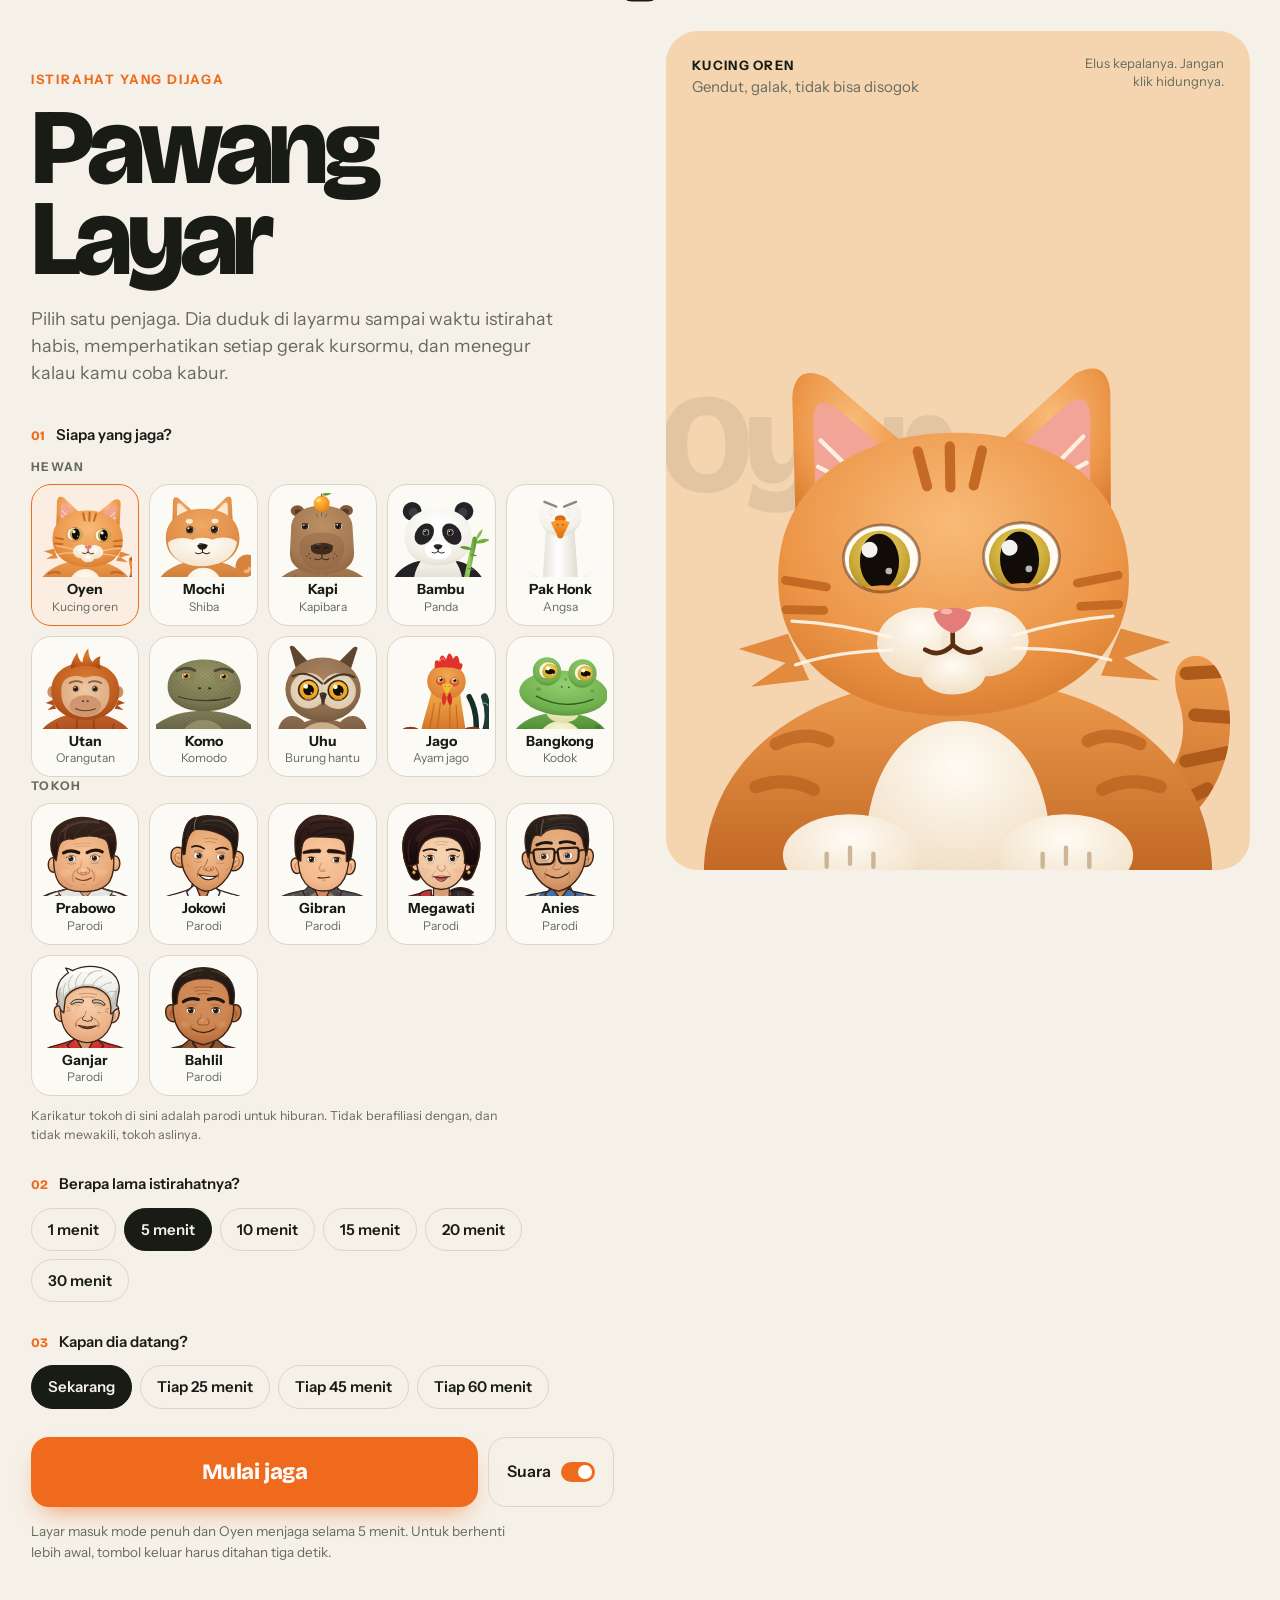
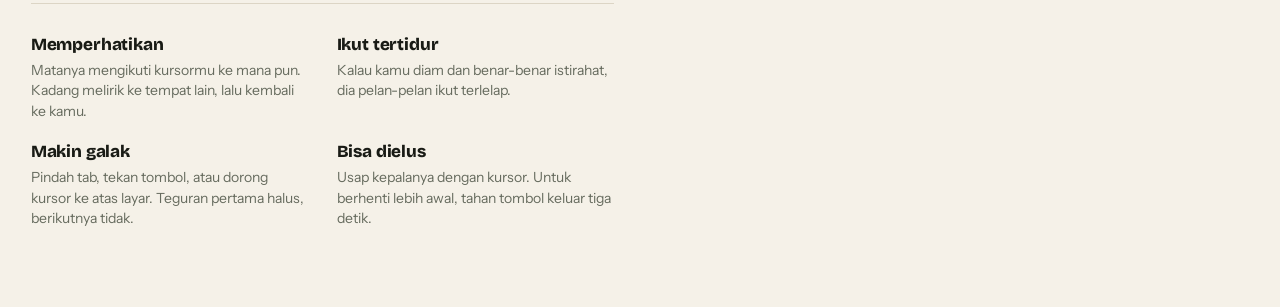
==== index.html @ 99c09a2e "Pawang Layar: penjaga istirahat dengan karakter animasi Halaman web tanpa build step. Satu penjaga d" ====
<!doctype html>
<html lang="id">
<head>
<meta charset="utf-8">
<meta name="viewport" content="width=device-width, initial-scale=1, viewport-fit=cover">
<title>Pawang Layar</title>
<meta name="description" content="Hewan (dan tokoh) yang duduk di layarmu selama waktu istirahat, memperhatikan kursormu, dan menegur kalau kamu coba kabur.">
<link rel="icon" href="assets/favicon.svg" type="image/svg+xml">
<link rel="preconnect" href="https://fonts.googleapis.com">
<link rel="preconnect" href="https://fonts.gstatic.com" crossorigin>
<link href="https://fonts.googleapis.com/css2?family=Bricolage+Grotesque:opsz,wght@12..96,500;12..96,700;12..96,800&family=Instrument+Sans:wght@400;500;600;700&display=swap" rel="stylesheet">
<link rel="stylesheet" href="css/style.css">

<!-- inti -->
<script src="js/core/util.js" defer></script>
<script src="js/core/audio.js" defer></script>
<script src="assets/suara/daftar.js" defer></script>
<script src="js/core/rig.js" defer></script>
<script src="js/core/stage.js" defer></script>
<!-- karakter: urutan di sini = urutan di layar -->
<script src="js/characters/oyen.js" defer></script>
<script src="js/characters/mochi.js" defer></script>
<script src="js/characters/kapi.js" defer></script>
<script src="js/characters/bambu.js" defer></script>
<script src="js/characters/honk.js" defer></script>
<script src="js/characters/utan.js" defer></script>
<script src="js/characters/komo.js" defer></script>
<script src="js/characters/uhu.js" defer></script>
<script src="js/characters/jago.js" defer></script>
<script src="js/characters/bangkong.js" defer></script>
<script src="js/characters/prabowo.js" defer></script>
<script src="js/characters/jokowi.js" defer></script>
<script src="js/characters/gibran.js" defer></script>
<script src="js/characters/megawati.js" defer></script>
<script src="js/characters/anies.js" defer></script>
<script src="js/characters/ganjar.js" defer></script>
<script src="js/characters/bahlil.js" defer></script>
<!-- aplikasi -->
<script src="js/app.js" defer></script>
</head>
<body>

<main class="app">
  <section class="intro">
    <p class="eyebrow">Istirahat yang dijaga</p>
    <h1>Pawang<br>Layar</h1>
    <p class="sub">Pilih satu penjaga. Dia duduk di layarmu sampai waktu istirahat habis, memperhatikan setiap gerak kursormu, dan menegur kalau kamu coba kabur.</p>
  </section>

  <aside class="panel" id="panel" aria-label="Pratinjau penjaga">
    <p class="wm" id="wm" aria-hidden="true"></p>
    <div class="panel-meta">
      <div><p class="species" id="pSpecies"></p><p class="ptag" id="pTag"></p></div>
      <p class="hint">Elus kepalanya. Jangan klik hidungnya.</p>
    </div>
    <div class="panel-stage"><div class="slot" id="hSlot"></div></div>
    <div class="bubble" id="hBubble" aria-live="polite"></div>
    <div class="fx-layer" id="hFx"></div>
  </aside>

  <section class="form">
    <div class="group">
      <p class="label"><span>01</span>Siapa yang jaga?</p>
      <p class="pick-sub">Hewan</p>
      <div class="pets" id="pets"></div>
      <div class="tokoh-wrap">
        <p class="pick-sub">Tokoh</p>
        <div class="pets" id="people"></div>
        <p class="parody">Karikatur tokoh di sini adalah parodi untuk hiburan. Tidak berafiliasi dengan, dan tidak mewakili, tokoh aslinya.</p>
      </div>
    </div>
    <div class="group">
      <p class="label"><span>02</span>Berapa lama istirahatnya?</p>
      <div class="chips" id="dur"></div>
    </div>
    <div class="group">
      <p class="label"><span>03</span>Kapan dia datang?</p>
      <div class="chips" id="when"></div>
    </div>
    <div class="actions">
      <button class="go" id="go" type="button">Mulai jaga</button>
      <button class="toggle" id="sound" type="button" aria-pressed="true">Suara <i></i></button>
    </div>
    <p class="note" id="goNote"></p>

    <div class="does">
      <div><b>Memperhatikan</b><p>Matanya mengikuti kursormu ke mana pun. Kadang melirik ke tempat lain, lalu kembali ke kamu.</p></div>
      <div><b>Ikut tertidur</b><p>Kalau kamu diam dan benar-benar istirahat, dia pelan-pelan ikut terlelap.</p></div>
      <div><b>Makin galak</b><p>Pindah tab, tekan tombol, atau dorong kursor ke atas layar. Teguran pertama halus, berikutnya tidak.</p></div>
      <div><b>Bisa dielus</b><p>Usap kepalanya dengan kursor. Untuk berhenti lebih awal, tahan tombol keluar tiga detik.</p></div>
    </div>
  </section>
</main>

<div class="waitbar" id="waitbar" hidden>
  <span class="wb-text"><span id="wbPet">Oyen</span> datang dalam</span>
  <b id="wbClock">25:00</b>
  <button type="button" class="primary" id="wbNow">Sekarang</button>
  <button type="button" id="wbCancel">Batal</button>
</div>
<div class="toast" id="toast" role="status"></div>

<section class="guard" id="guard" aria-label="Mode jaga">
  <div class="g-world" id="gWorld">
    <div class="g-bar"><i id="gProg"></i></div>
    <header class="g-head">
      <p class="g-tip" id="gTip"></p>
      <p class="num" id="clock">05:00</p>
      <p class="g-who" id="who"></p>
    </header>
    <div class="g-stage"><div class="slot" id="gSlot"></div></div>
    <div class="bubble" id="gBubble" aria-live="polite"></div>
    <div class="fx-layer" id="gFx"></div>
  </div>
  <div class="g-foot">
    <button class="exit" id="exit" type="button"><span class="fill" id="fill"></span><span id="exitLabel">Tahan untuk berhenti</span></button>
    <div class="g-right">
      <span class="g-count" id="gCount"></span>
      <button class="icon-btn" id="gFs" type="button" hidden>Layar penuh</button>
      <button class="icon-btn" id="gSound" type="button" aria-pressed="true">Suara nyala</button>
    </div>
  </div>
</section>

</body>
</html>
---- css/style.css ----
:root {
  --paper: #F5F1E8; --ink: #191B15; --muted: #666B5E; --line: #DCD5C5; --card: #FCFAF4;
  --go: #F06A1E; --plum: #6B3F6E; --accent: #F3C48E; --panel-mix: 62%;
  color-scheme: light;
}
@media (prefers-color-scheme: dark) {
  :root:not([data-theme="light"]) {
    --paper: #13150F; --ink: #EEEBE1; --muted: #A0A395; --line: #2D3027; --card: #1B1E17; --panel-mix: 16%;
    color-scheme: dark;
  }
}
:root[data-theme="dark"] {
  --paper: #13150F; --ink: #EEEBE1; --muted: #A0A395; --line: #2D3027; --card: #1B1E17; --panel-mix: 16%;
  color-scheme: dark;
}
*, *::before, *::after { box-sizing: border-box }
html { -webkit-text-size-adjust: 100% }
body {
  margin: 0; background: var(--paper); color: var(--ink);
  font-family: "Instrument Sans", ui-sans-serif, system-ui, sans-serif;
  font-size: 16px; line-height: 1.55; -webkit-font-smoothing: antialiased; overflow-x: hidden;
}
body.guarding { overflow: hidden }
h1, .num { font-family: "Bricolage Grotesque", "Instrument Sans", sans-serif }
button { font: inherit; color: inherit }
:focus-visible { outline: 3px solid var(--plum); outline-offset: 2px }

/* ---------- halaman pengaturan ---------- */
.app {
  max-width: 1380px; margin: 0 auto; padding: clamp(16px, 2.4vw, 32px);
  display: grid; grid-template-columns: minmax(0, 1fr) minmax(0, 1fr);
  grid-template-areas: "intro panel" "form panel"; grid-template-rows: auto 1fr;
  column-gap: clamp(24px, 4vw, 64px);
}
.intro { grid-area: intro; padding-top: clamp(8px, 3vw, 40px) }
.form { grid-area: form; padding-bottom: 48px }
.eyebrow { margin: 0 0 14px; color: var(--go); font-weight: 700; font-size: 13px; letter-spacing: .14em; text-transform: uppercase }
h1 { font-weight: 800; font-size: clamp(56px, 8.4vw, 128px); line-height: .84; letter-spacing: -.05em; margin: 0 0 22px }
.sub { color: var(--muted); max-width: 44ch; margin: 0 0 36px; font-size: clamp(16px, 1.4vw, 19px); line-height: 1.5 }
.group { margin-bottom: 28px }
.label { display: flex; gap: 10px; align-items: baseline; margin: 0 0 12px; font-weight: 600; font-size: 15px }
.label span { font-family: "Bricolage Grotesque", sans-serif; font-weight: 800; color: var(--go); font-size: 13px; letter-spacing: .04em }
.pick-sub { margin: 0 0 8px; font-size: 12px; font-weight: 700; letter-spacing: .12em; text-transform: uppercase; color: var(--muted) }
.pets + .pick-sub { margin-top: 18px }
.pets { display: grid; grid-template-columns: repeat(5, minmax(0, 1fr)); gap: 10px }
@media (max-width: 560px) { .pets { grid-template-columns: repeat(4, minmax(0, 1fr)); gap: 8px } }
.pet {
  background: var(--card); border: 1.5px solid var(--line); border-radius: 20px;
  padding: 8px 6px 10px; cursor: pointer; text-align: center;
  display: grid; gap: 2px; justify-items: center; min-width: 0;
  transition: border-color .15s, background .15s, transform .15s;
}
.pet:hover { transform: translateY(-2px) }
.pet-art { width: 100%; height: 84px; overflow: hidden }
.pet-art svg { width: 100%; height: 100%; display: block }
.pet b { font-weight: 700; font-size: 14px; line-height: 1.2; margin-top: 2px; max-width: 100%; overflow: hidden; text-overflow: ellipsis; white-space: nowrap }
.pet small { color: var(--muted); font-size: 12px; line-height: 1.2 }
.pet[aria-pressed="true"] { border-color: var(--go); background: color-mix(in srgb, var(--go) 9%, var(--card)) }
@media (max-width: 560px) { .pet-art { height: 68px } .pet b { font-size: 13px } .pet small { font-size: 11px } }
.parody { margin: 10px 0 0; font-size: 12.5px; color: var(--muted); max-width: 60ch }
.chips { display: flex; flex-wrap: wrap; gap: 8px }
.chip { font-weight: 600; cursor: pointer; background: transparent; border: 1.5px solid var(--line); border-radius: 999px; padding: 9px 16px; font-size: 15px }
.chip[aria-pressed="true"] { background: var(--ink); color: var(--paper); border-color: var(--ink) }
.actions { display: flex; gap: 10px; align-items: stretch; margin-top: 8px }
.go {
  flex: 1; font-family: "Bricolage Grotesque", sans-serif; font-weight: 800; font-size: 22px; letter-spacing: -.02em;
  cursor: pointer; background: var(--go); color: #fff; border: none; border-radius: 18px; padding: 18px 28px;
  box-shadow: 0 12px 26px -12px color-mix(in srgb, var(--go) 80%, transparent); transition: transform .12s;
}
.go:active { transform: scale(.98) }
.toggle { cursor: pointer; background: transparent; border: 1.5px solid var(--line); border-radius: 18px; padding: 0 18px; font-weight: 600; display: flex; align-items: center; gap: 10px; white-space: nowrap }
.toggle i { width: 34px; height: 20px; border-radius: 99px; background: var(--line); position: relative; transition: background .15s; flex: none }
.toggle i::after { content: ""; position: absolute; top: 3px; left: 3px; width: 14px; height: 14px; border-radius: 50%; background: #fff; transition: transform .15s }
.toggle[aria-pressed="true"] i { background: var(--go) }
.toggle[aria-pressed="true"] i::after { transform: translateX(14px) }
.note { color: var(--muted); font-size: 13.5px; margin: 14px 0 0; max-width: 54ch }
.does { display: grid; grid-template-columns: repeat(2, minmax(0, 1fr)); gap: 18px 28px; margin-top: 40px; padding-top: 28px; border-top: 1.5px solid var(--line) }
.does b { display: block; font-family: "Bricolage Grotesque", sans-serif; font-weight: 800; font-size: 17px; letter-spacing: -.01em }
.does p { margin: 2px 0 0; color: var(--muted); font-size: 14px; line-height: 1.45 }
@media (max-width: 460px) { .does { grid-template-columns: 1fr } }

/* ---------- panel pratinjau ---------- */
.panel {
  grid-area: panel; position: sticky; top: clamp(16px, 2.4vw, 32px); align-self: start;
  height: calc(100svh - 2 * clamp(16px, 2.4vw, 32px)); min-height: 540px; max-height: 920px;
  border-radius: 32px; overflow: hidden; isolation: isolate; container-type: size;
  background: color-mix(in srgb, var(--accent) var(--panel-mix), var(--paper)); transition: background .5s;
}
.wm {
  position: absolute; left: -.04em; bottom: 44%; margin: 0; z-index: 0; pointer-events: none; white-space: nowrap;
  font-family: "Bricolage Grotesque", sans-serif; font-weight: 800; font-size: clamp(100px, 24cqw, 250px);
  line-height: .8; letter-spacing: -.06em; color: color-mix(in srgb, var(--ink) 8%, transparent);
}
.panel-meta { position: absolute; top: 24px; left: 26px; right: 26px; z-index: 2; display: flex; justify-content: space-between; gap: 16px; align-items: flex-start }
.species { margin: 0; font-weight: 700; font-size: 13px; letter-spacing: .1em; text-transform: uppercase }
.ptag { margin: 2px 0 0; color: var(--muted); font-size: 15px; max-width: 26ch; line-height: 1.35 }
.hint { margin: 0; font-size: 13px; color: var(--muted); text-align: right; max-width: 17ch; line-height: 1.35 }
@media (max-width: 420px) { .hint { display: none } }
.panel-stage { position: absolute; left: 50%; bottom: 0; translate: -50% 0; width: 90%; width: min(100cqw, 80cqh); aspect-ratio: 1; z-index: 1 }
.slot, .slot svg { width: 100%; height: 100%; display: block }
.pet-svg { cursor: pointer; -webkit-tap-highlight-color: transparent }
.fx-layer { position: absolute; inset: 0; pointer-events: none; z-index: 6; overflow: hidden }

@media (max-width: 900px) {
  .app { grid-template-columns: 1fr; grid-template-areas: "intro" "panel" "form"; grid-template-rows: auto }
  .panel { position: relative; top: 0; height: 440px; min-height: 0; margin: 0 0 32px }
  .intro { padding-top: 8px }
}

/* ---------- gelembung bicara ---------- */
.bubble {
  position: absolute; left: 0; top: 0; z-index: 5; width: max-content; max-width: min(72vw, 300px);
  padding: 10px 16px; border-radius: 18px 18px 18px 5px; background: #FFFDF6; color: #1B1D17;
  font-weight: 600; font-size: 16px; line-height: 1.3; box-shadow: 0 10px 28px -8px rgba(0, 0, 0, .28);
  opacity: 0; pointer-events: none; transition: opacity .18s; transform-origin: 0 100%;
}
.bubble.show { opacity: 1; animation: pop .3s cubic-bezier(.3, 1.6, .5, 1) }
@keyframes pop { from { scale: .6 } to { scale: 1 } }

/* ---------- partikel ---------- */
.fx { position: absolute; pointer-events: none; translate: -50% -50%; will-change: transform, opacity; line-height: 1 }
.fx svg { width: 100%; height: 100%; display: block }
.fx-heart { width: 30px; height: 30px; animation: floatUp 1.6s ease-out both }
.fx-spark { width: 24px; height: 24px; animation: floatUp 1.9s ease-out both }
@keyframes floatUp {
  0% { opacity: 0; transform: translate(0, 0) scale(.3) }
  15% { opacity: 1; transform: translate(calc(var(--dx) * .2), -16px) scale(1.05) }
  100% { opacity: 0; transform: translate(var(--dx), -150px) rotate(var(--r)) scale(.75) }
}
.fx-z { font: 800 30px "Bricolage Grotesque", sans-serif; color: #CFE1FF; animation: zUp 2.6s ease-out both }
@keyframes zUp { 0% { opacity: 0; transform: translate(0, 0) scale(.5) } 20% { opacity: 1 } 100% { opacity: 0; transform: translate(70px, -130px) scale(1.5) rotate(14deg) } }
.fx-anger { width: 48px; height: 48px; animation: throb 1.3s ease-out both }
.fx-bang { font: 800 46px "Bricolage Grotesque", sans-serif; color: #FFC93D; text-shadow: 0 2px 0 rgba(0, 0, 0, .25); animation: throb 1s ease-out both }
@keyframes throb { 0% { opacity: 0; transform: scale(.3) } 18% { opacity: 1; transform: scale(1.2) } 32% { transform: scale(.92) } 48% { transform: scale(1.08) } 80% { opacity: 1; transform: scale(1) } 100% { opacity: 0; transform: scale(1) } }
.fx-dust { width: 18px; height: 18px; border-radius: 50%; background: rgba(255, 236, 214, .6); animation: dust .75s ease-out both }
@keyframes dust { 0% { opacity: .95; transform: translate(0, 0) scale(.5) } 100% { opacity: 0; transform: translate(calc(var(--dx) * 1.6), -30px) scale(2) } }

/* ---------- mode jaga ---------- */
.guard {
  position: fixed; inset: 0; z-index: 50; display: none; overflow: hidden; color: #F1F4EA;
  background:
    radial-gradient(70% 60% at 50% 100%, var(--glow, rgba(240, 150, 70, .32)), transparent 72%),
    radial-gradient(90% 50% at 50% -10%, rgba(255, 255, 255, .05), transparent 70%),
    #0E110B;
  user-select: none; -webkit-user-select: none; touch-action: none;
}
.guard.on { display: block }
.g-world { position: absolute; inset: 0 }
.g-world.shake { animation: shake .5s cubic-bezier(.36, .07, .19, .97) }
@keyframes shake { 10%, 90% { transform: translate(-2px, 1px) } 20%, 80% { transform: translate(5px, -2px) } 30%, 50%, 70% { transform: translate(-10px, 4px) } 40%, 60% { transform: translate(10px, -3px) } }
.g-bar { position: absolute; top: 0; left: 0; right: 0; height: 4px; background: rgba(255, 255, 255, .06); z-index: 3 }
.g-bar i { display: block; height: 100%; background: var(--go); transform-origin: 0 50%; transform: scaleX(0); transition: transform .25s linear }
.g-head { position: absolute; top: max(4vh, 24px); left: 16px; right: 16px; text-align: center; z-index: 2; pointer-events: none }
.g-tip { margin: 0 auto 6px; color: #B9C4AE; font-size: 15px; min-height: 1.5em; max-width: 46ch; opacity: 0; transition: opacity .4s }
.g-tip.in { opacity: 1 }
.num { font-weight: 800; font-size: clamp(56px, min(13vh, 19vw), 136px); letter-spacing: -.045em; line-height: 1; margin: 0; font-variant-numeric: tabular-nums }
.g-who { margin: 8px 0 0; color: #94A08A; font-size: 15px }
.guard.done .num { color: var(--go) }
.g-stage { position: absolute; left: 50%; bottom: 0; translate: -50% 0; width: min(100vw, 70vh, 920px); aspect-ratio: 1; z-index: 1 }
.guard .bubble { font-size: 18px; padding: 12px 18px }
.g-foot { position: absolute; left: 16px; right: 16px; bottom: max(16px, env(safe-area-inset-bottom)); display: flex; justify-content: space-between; align-items: flex-end; gap: 12px; z-index: 8; pointer-events: none }
.g-foot > * { pointer-events: auto }
.exit {
  position: relative; overflow: hidden; isolation: isolate; cursor: pointer; touch-action: none;
  background: rgba(14, 17, 11, .6); -webkit-backdrop-filter: blur(8px); backdrop-filter: blur(8px);
  color: #C3CDB8; border: 1.5px solid #3A4332; border-radius: 999px; padding: 11px 20px; font-weight: 600;
}
.exit .fill { position: absolute; inset: 0; background: #55624A; transform: scaleX(0); transform-origin: 0 50%; z-index: -1 }
.guard.done .exit { background: var(--go); border-color: var(--go); color: #fff; font-size: 17px; padding: 14px 26px }
.g-right { display: flex; gap: 8px; align-items: center; flex-wrap: wrap; justify-content: flex-end }
.g-count { font-size: 13px; color: #C9B9A0; background: rgba(14, 17, 11, .6); padding: 8px 12px; border-radius: 99px; -webkit-backdrop-filter: blur(8px); backdrop-filter: blur(8px) }
.g-count:empty { display: none }
.icon-btn { cursor: pointer; background: rgba(14, 17, 11, .6); -webkit-backdrop-filter: blur(8px); backdrop-filter: blur(8px); border: 1.5px solid #3A4332; color: #C3CDB8; border-radius: 999px; padding: 9px 14px; font-size: 14px; font-weight: 600 }
.icon-btn[aria-pressed="false"] { opacity: .65 }
.icon-btn[hidden] { display: none }

/* ---------- jadwal & toast ---------- */
.waitbar {
  position: fixed; left: 50%; bottom: max(16px, env(safe-area-inset-bottom)); translate: -50% 0; z-index: 40;
  display: flex; align-items: center; gap: 12px; background: var(--ink); color: var(--paper);
  border-radius: 999px; padding: 8px 8px 8px 22px; box-shadow: 0 14px 40px -12px rgba(0, 0, 0, .45);
  max-width: calc(100vw - 32px); white-space: nowrap;
}
.waitbar[hidden] { display: none }
.waitbar b { font-family: "Bricolage Grotesque", sans-serif; font-size: 22px; font-variant-numeric: tabular-nums; letter-spacing: -.02em }
.waitbar button { cursor: pointer; border: none; border-radius: 999px; padding: 10px 16px; font-weight: 600; background: color-mix(in srgb, var(--paper) 16%, transparent); color: var(--paper) }
.waitbar button.primary { background: var(--go); color: #fff }
@media (max-width: 480px) { .wb-text { display: none } .waitbar { padding-left: 16px } }
.toast {
  position: fixed; left: 50%; top: 16px; translate: -50% -160%; z-index: 60; max-width: calc(100vw - 32px);
  background: var(--ink); color: var(--paper); padding: 12px 20px; border-radius: 16px; font-weight: 600; text-align: center;
  transition: translate .4s cubic-bezier(.3, 1.4, .5, 1); box-shadow: 0 14px 40px -12px rgba(0, 0, 0, .4);
}
.toast.show { translate: -50% 0 }

@media (prefers-reduced-motion: reduce) {
  .g-world.shake { animation: none }
  .pet:hover { transform: none }
  .bubble.show { animation: none }
}
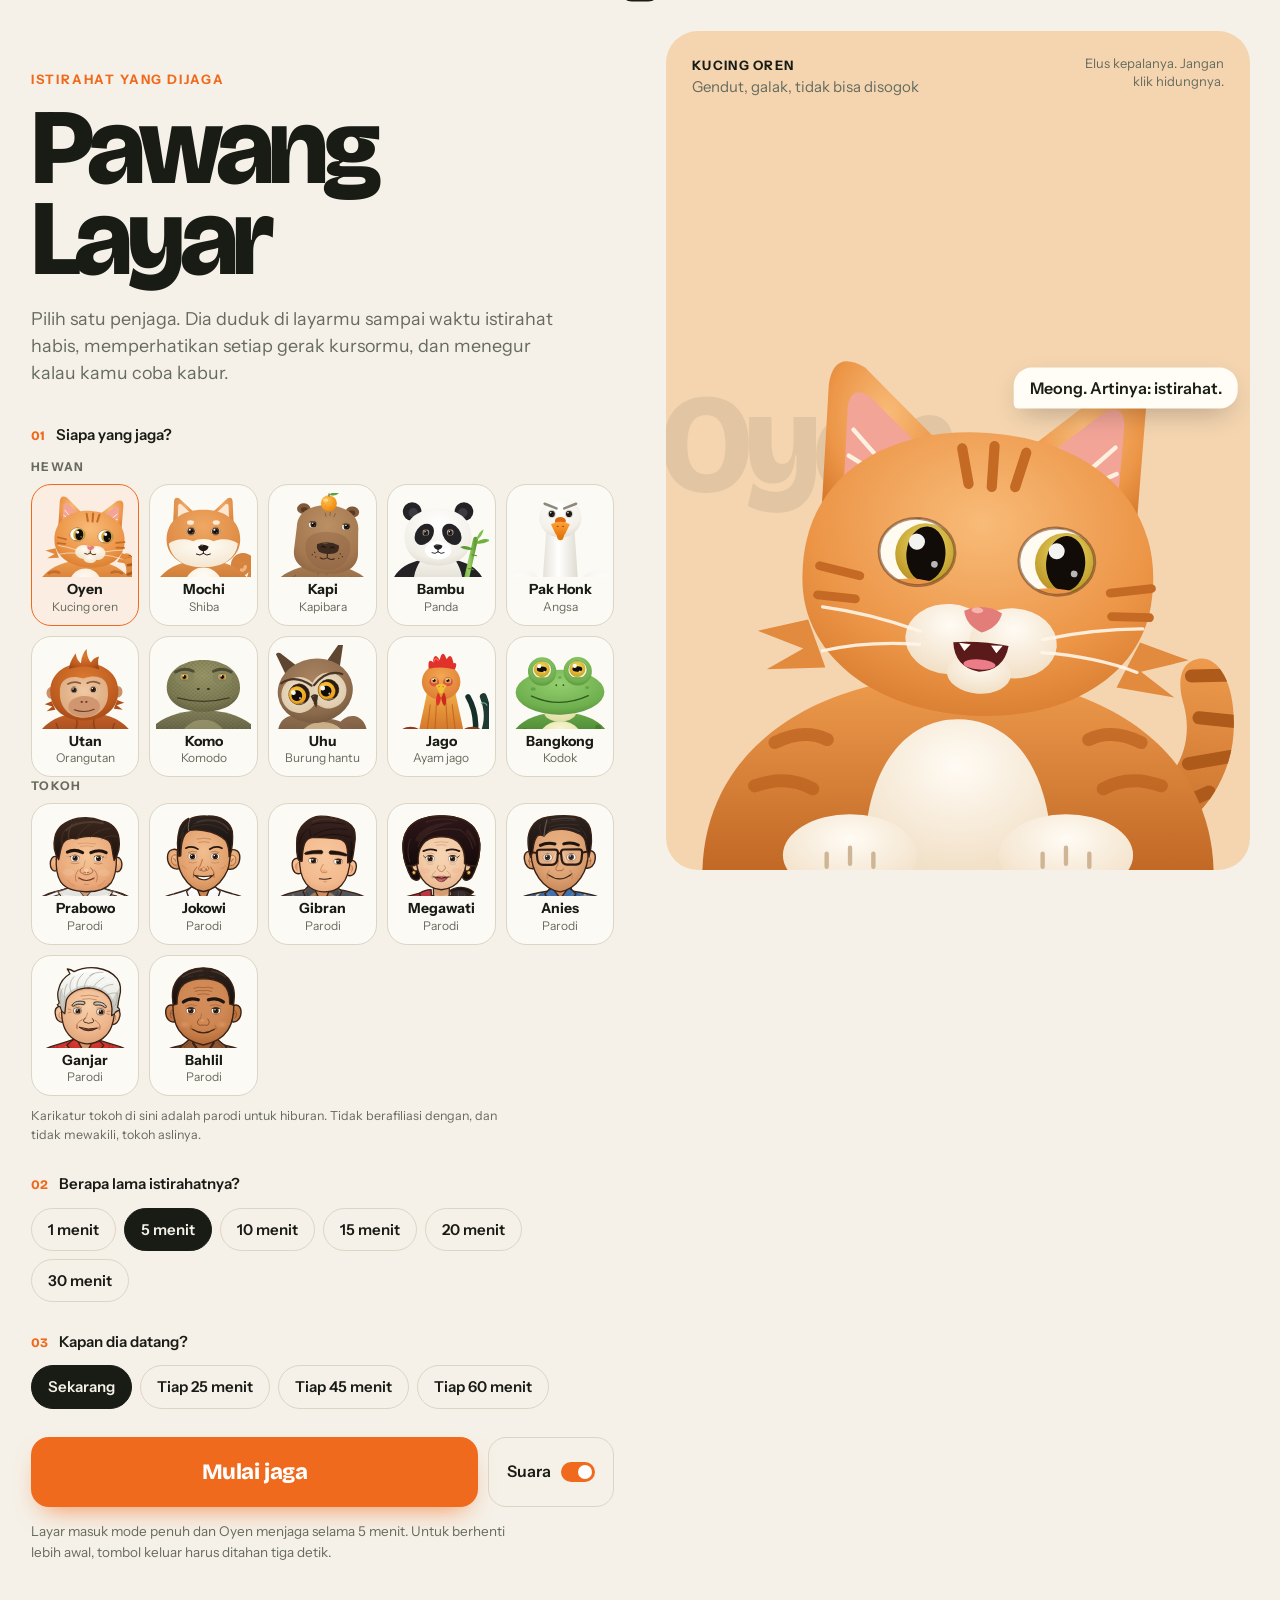
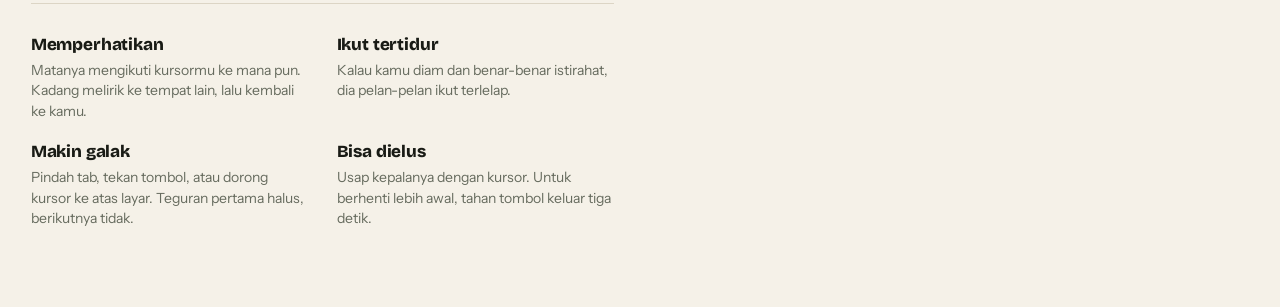
==== commit fcc81f8d: "extension" ====
--- a/index.html
+++ b/index.html
@@ -10,6 +10,7 @@
 <link rel="preconnect" href="https://fonts.gstatic.com" crossorigin>
 <link href="https://fonts.googleapis.com/css2?family=Bricolage+Grotesque:opsz,wght@12..96,500;12..96,700;12..96,800&family=Instrument+Sans:wght@400;500;600;700&display=swap" rel="stylesheet">
 <link rel="stylesheet" href="css/style.css">
+<link rel="stylesheet" href="css/guard.css">
 
 <!-- inti -->
 <script src="js/core/util.js" defer></script>
@@ -36,6 +37,7 @@
 <script src="js/characters/ganjar.js" defer></script>
 <script src="js/characters/bahlil.js" defer></script>
 <!-- aplikasi -->
+<script src="js/core/guard.js" defer></script>
 <script src="js/app.js" defer></script>
 </head>
 <body>
@@ -99,28 +101,5 @@
   <button type="button" id="wbCancel">Batal</button>
 </div>
 <div class="toast" id="toast" role="status"></div>
-
-<section class="guard" id="guard" aria-label="Mode jaga">
-  <div class="g-world" id="gWorld">
-    <div class="g-bar"><i id="gProg"></i></div>
-    <header class="g-head">
-      <p class="g-tip" id="gTip"></p>
-      <p class="num" id="clock">05:00</p>
-      <p class="g-who" id="who"></p>
-    </header>
-    <div class="g-stage"><div class="slot" id="gSlot"></div></div>
-    <div class="bubble" id="gBubble" aria-live="polite"></div>
-    <div class="fx-layer" id="gFx"></div>
-  </div>
-  <div class="g-foot">
-    <button class="exit" id="exit" type="button"><span class="fill" id="fill"></span><span id="exitLabel">Tahan untuk berhenti</span></button>
-    <div class="g-right">
-      <span class="g-count" id="gCount"></span>
-      <button class="icon-btn" id="gFs" type="button" hidden>Layar penuh</button>
-      <button class="icon-btn" id="gSound" type="button" aria-pressed="true">Suara nyala</button>
-    </div>
-  </div>
-</section>
-
 </body>
 </html>
--- a/css/style.css
+++ b/css/style.css
@@ -21,7 +21,7 @@
   font-size: 16px; line-height: 1.55; -webkit-font-smoothing: antialiased; overflow-x: hidden;
 }
 body.guarding { overflow: hidden }
-h1, .num { font-family: "Bricolage Grotesque", "Instrument Sans", sans-serif }
+h1 { font-family: "Bricolage Grotesque", "Instrument Sans", sans-serif }
 button { font: inherit; color: inherit }
 :focus-visible { outline: 3px solid var(--plum); outline-offset: 2px }
 
@@ -97,82 +97,12 @@
 .hint { margin: 0; font-size: 13px; color: var(--muted); text-align: right; max-width: 17ch; line-height: 1.35 }
 @media (max-width: 420px) { .hint { display: none } }
 .panel-stage { position: absolute; left: 50%; bottom: 0; translate: -50% 0; width: 90%; width: min(100cqw, 80cqh); aspect-ratio: 1; z-index: 1 }
-.slot, .slot svg { width: 100%; height: 100%; display: block }
-.pet-svg { cursor: pointer; -webkit-tap-highlight-color: transparent }
-.fx-layer { position: absolute; inset: 0; pointer-events: none; z-index: 6; overflow: hidden }
 
 @media (max-width: 900px) {
   .app { grid-template-columns: 1fr; grid-template-areas: "intro" "panel" "form"; grid-template-rows: auto }
   .panel { position: relative; top: 0; height: 440px; min-height: 0; margin: 0 0 32px }
   .intro { padding-top: 8px }
 }
-
-/* ---------- gelembung bicara ---------- */
-.bubble {
-  position: absolute; left: 0; top: 0; z-index: 5; width: max-content; max-width: min(72vw, 300px);
-  padding: 10px 16px; border-radius: 18px 18px 18px 5px; background: #FFFDF6; color: #1B1D17;
-  font-weight: 600; font-size: 16px; line-height: 1.3; box-shadow: 0 10px 28px -8px rgba(0, 0, 0, .28);
-  opacity: 0; pointer-events: none; transition: opacity .18s; transform-origin: 0 100%;
-}
-.bubble.show { opacity: 1; animation: pop .3s cubic-bezier(.3, 1.6, .5, 1) }
-@keyframes pop { from { scale: .6 } to { scale: 1 } }
-
-/* ---------- partikel ---------- */
-.fx { position: absolute; pointer-events: none; translate: -50% -50%; will-change: transform, opacity; line-height: 1 }
-.fx svg { width: 100%; height: 100%; display: block }
-.fx-heart { width: 30px; height: 30px; animation: floatUp 1.6s ease-out both }
-.fx-spark { width: 24px; height: 24px; animation: floatUp 1.9s ease-out both }
-@keyframes floatUp {
-  0% { opacity: 0; transform: translate(0, 0) scale(.3) }
-  15% { opacity: 1; transform: translate(calc(var(--dx) * .2), -16px) scale(1.05) }
-  100% { opacity: 0; transform: translate(var(--dx), -150px) rotate(var(--r)) scale(.75) }
-}
-.fx-z { font: 800 30px "Bricolage Grotesque", sans-serif; color: #CFE1FF; animation: zUp 2.6s ease-out both }
-@keyframes zUp { 0% { opacity: 0; transform: translate(0, 0) scale(.5) } 20% { opacity: 1 } 100% { opacity: 0; transform: translate(70px, -130px) scale(1.5) rotate(14deg) } }
-.fx-anger { width: 48px; height: 48px; animation: throb 1.3s ease-out both }
-.fx-bang { font: 800 46px "Bricolage Grotesque", sans-serif; color: #FFC93D; text-shadow: 0 2px 0 rgba(0, 0, 0, .25); animation: throb 1s ease-out both }
-@keyframes throb { 0% { opacity: 0; transform: scale(.3) } 18% { opacity: 1; transform: scale(1.2) } 32% { transform: scale(.92) } 48% { transform: scale(1.08) } 80% { opacity: 1; transform: scale(1) } 100% { opacity: 0; transform: scale(1) } }
-.fx-dust { width: 18px; height: 18px; border-radius: 50%; background: rgba(255, 236, 214, .6); animation: dust .75s ease-out both }
-@keyframes dust { 0% { opacity: .95; transform: translate(0, 0) scale(.5) } 100% { opacity: 0; transform: translate(calc(var(--dx) * 1.6), -30px) scale(2) } }
-
-/* ---------- mode jaga ---------- */
-.guard {
-  position: fixed; inset: 0; z-index: 50; display: none; overflow: hidden; color: #F1F4EA;
-  background:
-    radial-gradient(70% 60% at 50% 100%, var(--glow, rgba(240, 150, 70, .32)), transparent 72%),
-    radial-gradient(90% 50% at 50% -10%, rgba(255, 255, 255, .05), transparent 70%),
-    #0E110B;
-  user-select: none; -webkit-user-select: none; touch-action: none;
-}
-.guard.on { display: block }
-.g-world { position: absolute; inset: 0 }
-.g-world.shake { animation: shake .5s cubic-bezier(.36, .07, .19, .97) }
-@keyframes shake { 10%, 90% { transform: translate(-2px, 1px) } 20%, 80% { transform: translate(5px, -2px) } 30%, 50%, 70% { transform: translate(-10px, 4px) } 40%, 60% { transform: translate(10px, -3px) } }
-.g-bar { position: absolute; top: 0; left: 0; right: 0; height: 4px; background: rgba(255, 255, 255, .06); z-index: 3 }
-.g-bar i { display: block; height: 100%; background: var(--go); transform-origin: 0 50%; transform: scaleX(0); transition: transform .25s linear }
-.g-head { position: absolute; top: max(4vh, 24px); left: 16px; right: 16px; text-align: center; z-index: 2; pointer-events: none }
-.g-tip { margin: 0 auto 6px; color: #B9C4AE; font-size: 15px; min-height: 1.5em; max-width: 46ch; opacity: 0; transition: opacity .4s }
-.g-tip.in { opacity: 1 }
-.num { font-weight: 800; font-size: clamp(56px, min(13vh, 19vw), 136px); letter-spacing: -.045em; line-height: 1; margin: 0; font-variant-numeric: tabular-nums }
-.g-who { margin: 8px 0 0; color: #94A08A; font-size: 15px }
-.guard.done .num { color: var(--go) }
-.g-stage { position: absolute; left: 50%; bottom: 0; translate: -50% 0; width: min(100vw, 70vh, 920px); aspect-ratio: 1; z-index: 1 }
-.guard .bubble { font-size: 18px; padding: 12px 18px }
-.g-foot { position: absolute; left: 16px; right: 16px; bottom: max(16px, env(safe-area-inset-bottom)); display: flex; justify-content: space-between; align-items: flex-end; gap: 12px; z-index: 8; pointer-events: none }
-.g-foot > * { pointer-events: auto }
-.exit {
-  position: relative; overflow: hidden; isolation: isolate; cursor: pointer; touch-action: none;
-  background: rgba(14, 17, 11, .6); -webkit-backdrop-filter: blur(8px); backdrop-filter: blur(8px);
-  color: #C3CDB8; border: 1.5px solid #3A4332; border-radius: 999px; padding: 11px 20px; font-weight: 600;
-}
-.exit .fill { position: absolute; inset: 0; background: #55624A; transform: scaleX(0); transform-origin: 0 50%; z-index: -1 }
-.guard.done .exit { background: var(--go); border-color: var(--go); color: #fff; font-size: 17px; padding: 14px 26px }
-.g-right { display: flex; gap: 8px; align-items: center; flex-wrap: wrap; justify-content: flex-end }
-.g-count { font-size: 13px; color: #C9B9A0; background: rgba(14, 17, 11, .6); padding: 8px 12px; border-radius: 99px; -webkit-backdrop-filter: blur(8px); backdrop-filter: blur(8px) }
-.g-count:empty { display: none }
-.icon-btn { cursor: pointer; background: rgba(14, 17, 11, .6); -webkit-backdrop-filter: blur(8px); backdrop-filter: blur(8px); border: 1.5px solid #3A4332; color: #C3CDB8; border-radius: 999px; padding: 9px 14px; font-size: 14px; font-weight: 600 }
-.icon-btn[aria-pressed="false"] { opacity: .65 }
-.icon-btn[hidden] { display: none }
 
 /* ---------- jadwal & toast ---------- */
 .waitbar {
@@ -194,7 +124,5 @@
 .toast.show { translate: -50% 0 }
 
 @media (prefers-reduced-motion: reduce) {
-  .g-world.shake { animation: none }
   .pet:hover { transform: none }
-  .bubble.show { animation: none }
 }
--- a/css/guard.css
+++ b/css/guard.css
@@ -0,0 +1,112 @@
+/* Pawang Layar — gelembung bicara, partikel, dan mode jaga.
+   Dipakai halaman web dan overlay extension (di dalam Shadow DOM). */
+.guard, .guard * { box-sizing: border-box }
+.guard button { font: inherit; color: inherit }
+.guard :focus-visible { outline: 3px solid #B784BA; outline-offset: 2px }
+.slot, .slot svg { width: 100%; height: 100%; display: block }
+.pet-svg { cursor: pointer; -webkit-tap-highlight-color: transparent }
+.fx-layer { position: absolute; inset: 0; pointer-events: none; z-index: 6; overflow: hidden }
+
+/* ---------- gelembung bicara ---------- */
+.bubble {
+  position: absolute; left: 0; top: 0; z-index: 5; width: max-content; max-width: min(72vw, 300px);
+  padding: 10px 16px; border-radius: 18px 18px 18px 5px; background: #FFFDF6; color: #1B1D17;
+  font-weight: 600; font-size: 16px; line-height: 1.3; box-shadow: 0 10px 28px -8px rgba(0, 0, 0, .28);
+  opacity: 0; pointer-events: none; transition: opacity .18s; transform-origin: 0 100%;
+}
+.bubble.show { opacity: 1; animation: pop .3s cubic-bezier(.3, 1.6, .5, 1) }
+@keyframes pop { from { scale: .6 } to { scale: 1 } }
+
+/* ---------- partikel ---------- */
+.fx { position: absolute; pointer-events: none; translate: -50% -50%; will-change: transform, opacity; line-height: 1 }
+.fx svg { width: 100%; height: 100%; display: block }
+.fx-heart { width: 30px; height: 30px; animation: floatUp 1.6s ease-out both }
+.fx-spark { width: 24px; height: 24px; animation: floatUp 1.9s ease-out both }
+@keyframes floatUp {
+  0% { opacity: 0; transform: translate(0, 0) scale(.3) }
+  15% { opacity: 1; transform: translate(calc(var(--dx) * .2), -16px) scale(1.05) }
+  100% { opacity: 0; transform: translate(var(--dx), -150px) rotate(var(--r)) scale(.75) }
+}
+.fx-z { font: 800 30px "Bricolage Grotesque", sans-serif; color: #CFE1FF; animation: zUp 2.6s ease-out both }
+@keyframes zUp { 0% { opacity: 0; transform: translate(0, 0) scale(.5) } 20% { opacity: 1 } 100% { opacity: 0; transform: translate(70px, -130px) scale(1.5) rotate(14deg) } }
+.fx-anger { width: 48px; height: 48px; animation: throb 1.3s ease-out both }
+.fx-bang { font: 800 46px "Bricolage Grotesque", sans-serif; color: #FFC93D; text-shadow: 0 2px 0 rgba(0, 0, 0, .25); animation: throb 1s ease-out both }
+@keyframes throb { 0% { opacity: 0; transform: scale(.3) } 18% { opacity: 1; transform: scale(1.2) } 32% { transform: scale(.92) } 48% { transform: scale(1.08) } 80% { opacity: 1; transform: scale(1) } 100% { opacity: 0; transform: scale(1) } }
+.fx-dust { width: 18px; height: 18px; border-radius: 50%; background: rgba(255, 236, 214, .6); animation: dust .75s ease-out both }
+@keyframes dust { 0% { opacity: .95; transform: translate(0, 0) scale(.5) } 100% { opacity: 0; transform: translate(calc(var(--dx) * 1.6), -30px) scale(2) } }
+
+/* ---------- mode jaga ---------- */
+.guard {
+  position: fixed; inset: 0; z-index: 50; display: none; overflow: hidden; color: #F1F4EA;
+  background:
+    radial-gradient(70% 60% at 50% 100%, var(--glow, rgba(240, 150, 70, .32)), transparent 72%),
+    radial-gradient(90% 50% at 50% -10%, rgba(255, 255, 255, .05), transparent 70%),
+    #0E110B;
+  user-select: none; -webkit-user-select: none; touch-action: none;
+  --go: #F06A1E;
+  font-family: "Instrument Sans", ui-sans-serif, system-ui, -apple-system, "Segoe UI", sans-serif;
+  font-size: 16px; line-height: 1.55; -webkit-font-smoothing: antialiased; text-align: left;
+}
+.guard.on { display: block }
+.g-world { position: absolute; inset: 0 }
+.g-world.shake { animation: shake .5s cubic-bezier(.36, .07, .19, .97) }
+@keyframes shake { 10%, 90% { transform: translate(-2px, 1px) } 20%, 80% { transform: translate(5px, -2px) } 30%, 50%, 70% { transform: translate(-10px, 4px) } 40%, 60% { transform: translate(10px, -3px) } }
+.g-bar { position: absolute; top: 0; left: 0; right: 0; height: 4px; background: rgba(255, 255, 255, .06); z-index: 3 }
+.g-bar i { display: block; height: 100%; background: var(--go); transform-origin: 0 50%; transform: scaleX(0); transition: transform .25s linear }
+.g-head { position: absolute; top: max(4vh, 24px); left: 16px; right: 16px; text-align: center; z-index: 2; pointer-events: none }
+.g-tip { margin: 0 auto 6px; color: #B9C4AE; font-size: 15px; min-height: 1.5em; max-width: 46ch; opacity: 0; transition: opacity .4s }
+.g-tip.in { opacity: 1 }
+.num { font-family: "Bricolage Grotesque", "Instrument Sans", ui-sans-serif, system-ui, sans-serif; font-weight: 800; font-size: clamp(56px, min(13vh, 19vw), 136px); letter-spacing: -.045em; line-height: 1; margin: 0; font-variant-numeric: tabular-nums }
+.g-who { margin: 8px 0 0; color: #94A08A; font-size: 15px }
+.guard.done .num { color: var(--go) }
+.g-stage { position: absolute; left: 50%; bottom: 0; translate: -50% 0; width: min(100vw, 70vh, 920px); aspect-ratio: 1; z-index: 1 }
+.guard .bubble { font-size: 18px; padding: 12px 18px }
+.g-foot { position: absolute; left: 16px; right: 16px; bottom: max(16px, env(safe-area-inset-bottom)); display: flex; justify-content: space-between; align-items: flex-end; gap: 12px; z-index: 8; pointer-events: none }
+.g-foot > * { pointer-events: auto }
+.exit {
+  position: relative; overflow: hidden; isolation: isolate; cursor: pointer; touch-action: none;
+  background: rgba(14, 17, 11, .6); -webkit-backdrop-filter: blur(8px); backdrop-filter: blur(8px);
+  color: #C3CDB8; border: 1.5px solid #3A4332; border-radius: 999px; padding: 11px 20px; font-weight: 600;
+}
+.exit .fill { position: absolute; inset: 0; background: #55624A; transform: scaleX(0); transform-origin: 0 50%; z-index: -1 }
+.guard.done .exit { background: var(--go); border-color: var(--go); color: #fff; font-size: 17px; padding: 14px 26px }
+.g-right { display: flex; gap: 8px; align-items: center; flex-wrap: wrap; justify-content: flex-end }
+.g-count { font-size: 13px; color: #C9B9A0; background: rgba(14, 17, 11, .6); padding: 8px 12px; border-radius: 99px; -webkit-backdrop-filter: blur(8px); backdrop-filter: blur(8px) }
+.g-count:empty { display: none }
+.icon-btn { cursor: pointer; background: rgba(14, 17, 11, .6); -webkit-backdrop-filter: blur(8px); backdrop-filter: blur(8px); border: 1.5px solid #3A4332; color: #C3CDB8; border-radius: 999px; padding: 9px 14px; font-size: 14px; font-weight: 600 }
+.icon-btn[aria-pressed="false"] { opacity: .65 }
+.icon-btn[hidden] { display: none }
+
+
+/* ---------- varian transparan (extension): halaman tetap terlihat di belakang ---------- */
+.guard.transparent {
+  background: transparent;
+}
+.guard.transparent .g-head {
+  top: 46%; left: 39%; right: auto; translate: -50% -50%; width: max-content; max-width: calc(100vw - 32px);
+  padding: 22px 44px; border-radius: 16px; z-index: 1;
+  background: rgba(68, 68, 68, .76); -webkit-backdrop-filter: blur(6px); backdrop-filter: blur(6px);
+  box-shadow: 0 12px 32px -8px rgba(0, 0, 0, .28);
+}
+.guard.transparent .num {
+  font-size: clamp(64px, 10vw, 120px); font-weight: 700; color: #FFFFFF; letter-spacing: .01em;
+}
+.guard.transparent .g-tip,
+.guard.transparent .g-who,
+.guard.transparent .g-bar { display: none }
+.guard.transparent .g-stage {
+  left: 58%; bottom: 0; translate: -50% 0; width: min(92vw, 66vh, 720px); z-index: 2;
+}
+.guard.transparent .g-stage svg {
+  filter: drop-shadow(0 12px 24px rgba(0, 0, 0, .24));
+}
+
+@media (max-width: 640px) {
+  .guard.transparent .g-head { top: 26%; left: 50%; padding: 16px 32px }
+  .guard.transparent .g-stage { left: 50% }
+}
+
+@media (prefers-reduced-motion: reduce) {
+  .g-world.shake { animation: none }
+  .bubble.show { animation: none }
+}
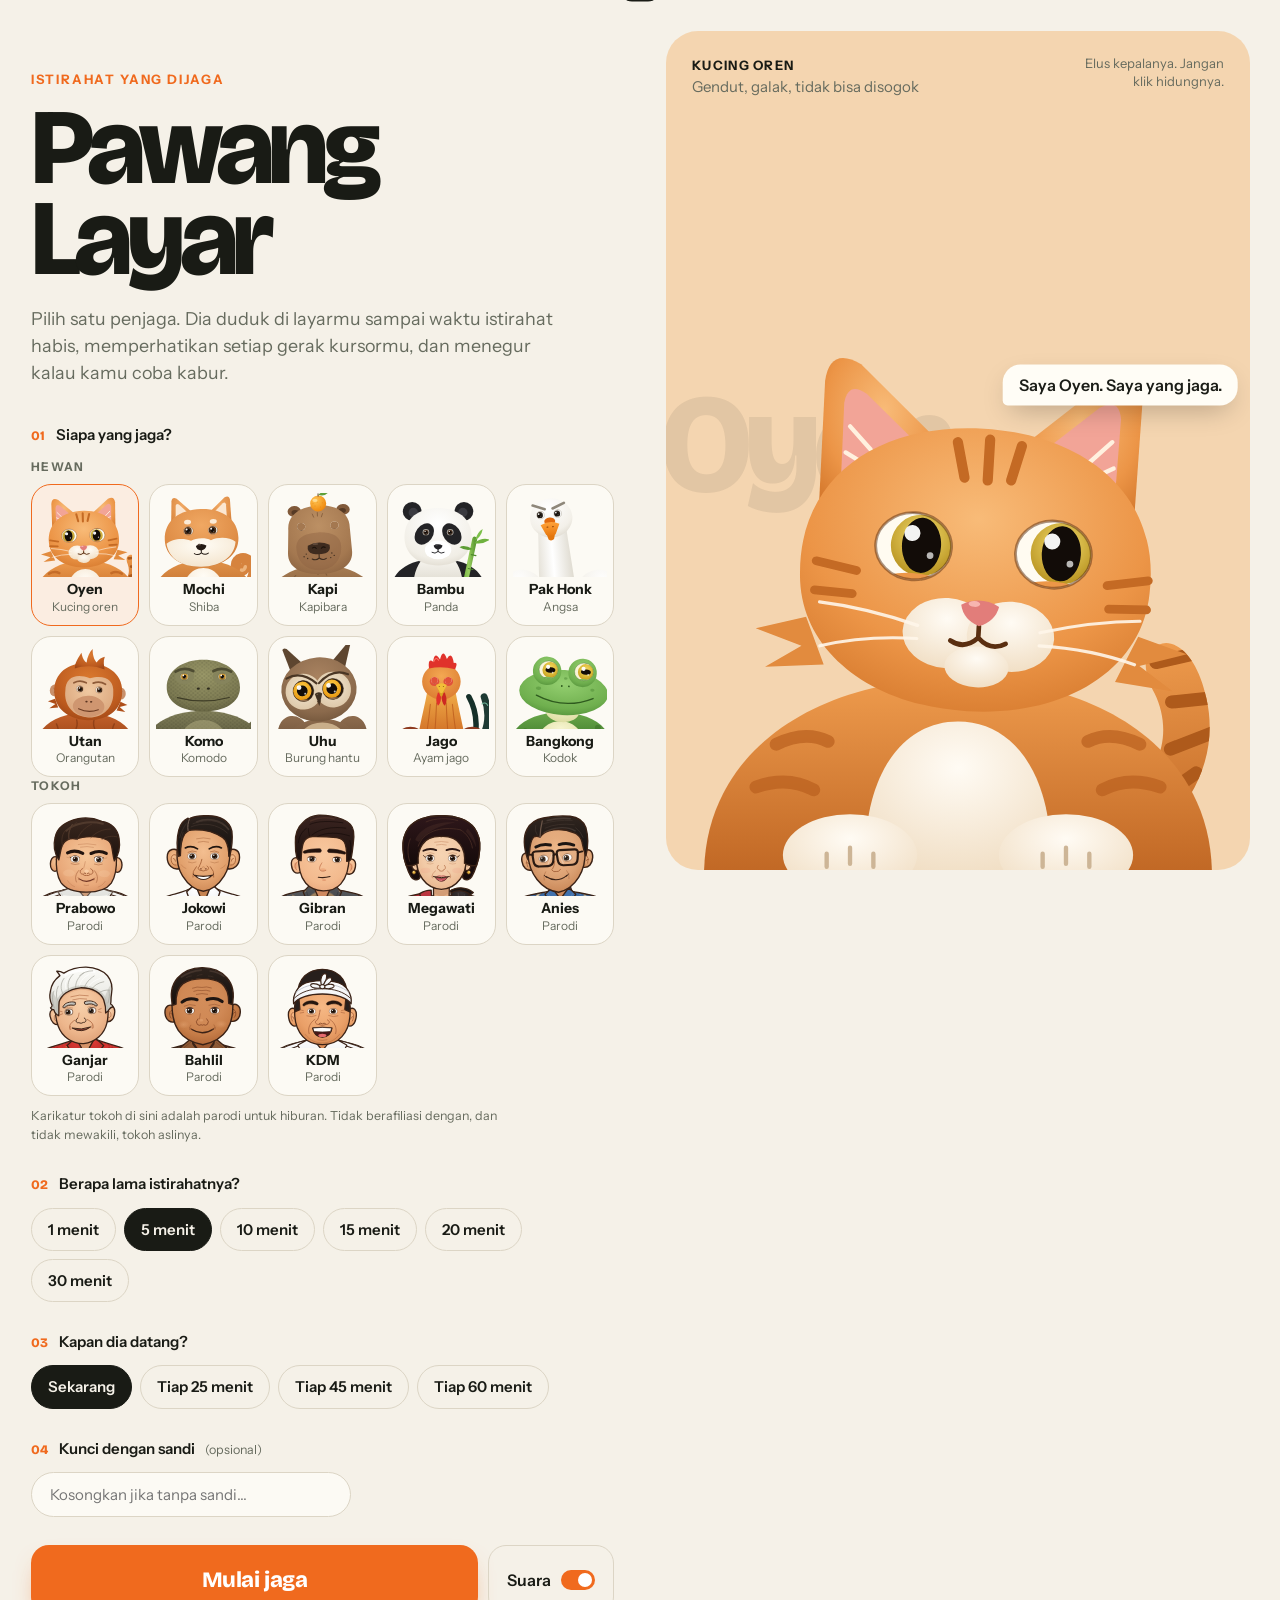
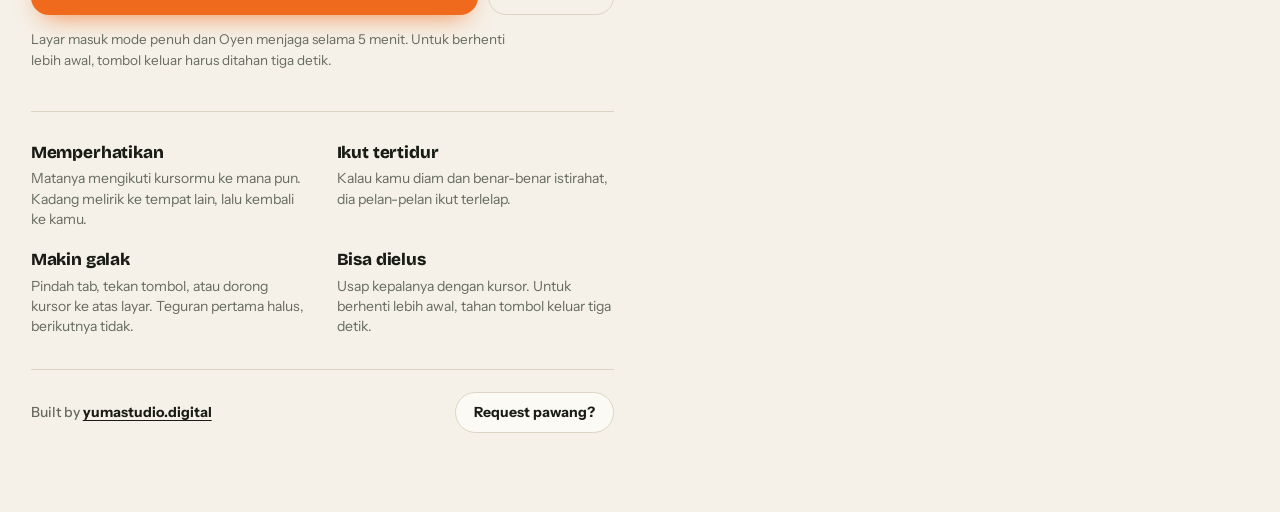
==== commit 3cb9f8f4: "Extension browser, kunci sandi, dan penjaga baru - Extension Chrome (Manifest V3): overlay transpara" ====
--- a/index.html
+++ b/index.html
@@ -12,32 +12,8 @@
 <link rel="stylesheet" href="css/style.css">
 <link rel="stylesheet" href="css/guard.css">
 
-<!-- inti -->
-<script src="js/core/util.js" defer></script>
-<script src="js/core/audio.js" defer></script>
-<script src="assets/suara/daftar.js" defer></script>
-<script src="js/core/rig.js" defer></script>
-<script src="js/core/stage.js" defer></script>
-<!-- karakter: urutan di sini = urutan di layar -->
-<script src="js/characters/oyen.js" defer></script>
-<script src="js/characters/mochi.js" defer></script>
-<script src="js/characters/kapi.js" defer></script>
-<script src="js/characters/bambu.js" defer></script>
-<script src="js/characters/honk.js" defer></script>
-<script src="js/characters/utan.js" defer></script>
-<script src="js/characters/komo.js" defer></script>
-<script src="js/characters/uhu.js" defer></script>
-<script src="js/characters/jago.js" defer></script>
-<script src="js/characters/bangkong.js" defer></script>
-<script src="js/characters/prabowo.js" defer></script>
-<script src="js/characters/jokowi.js" defer></script>
-<script src="js/characters/gibran.js" defer></script>
-<script src="js/characters/megawati.js" defer></script>
-<script src="js/characters/anies.js" defer></script>
-<script src="js/characters/ganjar.js" defer></script>
-<script src="js/characters/bahlil.js" defer></script>
-<!-- aplikasi -->
-<script src="js/core/guard.js" defer></script>
+<!-- inti + semua karakter: daftarnya ada di js/pawang.js -->
+<script src="js/pawang.js"></script>
 <script src="js/app.js" defer></script>
 </head>
 <body>
@@ -79,6 +55,10 @@
       <p class="label"><span>03</span>Kapan dia datang?</p>
       <div class="chips" id="when"></div>
     </div>
+    <div class="group">
+      <p class="label"><span>04</span>Kunci dengan sandi <small style="font-weight:400;color:var(--muted)">(opsional)</small></p>
+      <input class="pin-input" id="pin" type="password" placeholder="Kosongkan jika tanpa sandi…" autocomplete="off">
+    </div>
     <div class="actions">
       <button class="go" id="go" type="button">Mulai jaga</button>
       <button class="toggle" id="sound" type="button" aria-pressed="true">Suara <i></i></button>
@@ -91,6 +71,11 @@
       <div><b>Makin galak</b><p>Pindah tab, tekan tombol, atau dorong kursor ke atas layar. Teguran pertama halus, berikutnya tidak.</p></div>
       <div><b>Bisa dielus</b><p>Usap kepalanya dengan kursor. Untuk berhenti lebih awal, tahan tombol keluar tiga detik.</p></div>
     </div>
+
+    <footer class="site-foot">
+      <p class="built-by">Built by <a href="https://yumastudio.digital/" target="_blank" rel="noopener noreferrer">yumastudio.digital</a></p>
+      <a class="jajan-btn" href="https://saweria.co/yudadwiptr" target="_blank" rel="noopener noreferrer">Request pawang?</a>
+    </footer>
   </section>
 </main>
 
--- a/css/style.css
+++ b/css/style.css
@@ -61,6 +61,12 @@
 .chips { display: flex; flex-wrap: wrap; gap: 8px }
 .chip { font-weight: 600; cursor: pointer; background: transparent; border: 1.5px solid var(--line); border-radius: 999px; padding: 9px 16px; font-size: 15px }
 .chip[aria-pressed="true"] { background: var(--ink); color: var(--paper); border-color: var(--ink) }
+.pin-input {
+  width: 100%; max-width: 320px; background: var(--card); color: var(--ink);
+  border: 1.5px solid var(--line); border-radius: 999px; padding: 10px 18px;
+  font: inherit; font-size: 15px; outline: none;
+}
+.pin-input:focus { border-color: var(--go) }
 .actions { display: flex; gap: 10px; align-items: stretch; margin-top: 8px }
 .go {
   flex: 1; font-family: "Bricolage Grotesque", sans-serif; font-weight: 800; font-size: 22px; letter-spacing: -.02em;
@@ -78,6 +84,21 @@
 .does b { display: block; font-family: "Bricolage Grotesque", sans-serif; font-weight: 800; font-size: 17px; letter-spacing: -.01em }
 .does p { margin: 2px 0 0; color: var(--muted); font-size: 14px; line-height: 1.45 }
 @media (max-width: 460px) { .does { grid-template-columns: 1fr } }
+
+.site-foot {
+  display: flex; flex-wrap: wrap; align-items: center; justify-content: space-between; gap: 12px;
+  margin-top: 32px; padding-top: 22px; border-top: 1.5px solid var(--line);
+}
+.built-by { margin: 0; font-size: 14px; color: var(--muted); font-weight: 500 }
+.built-by a { color: var(--ink); font-weight: 700; text-decoration: underline; text-underline-offset: 3px }
+.built-by a:hover { color: var(--go) }
+.jajan-btn {
+  display: inline-flex; align-items: center; gap: 6px; text-decoration: none;
+  background: var(--card); color: var(--ink); border: 1.5px solid var(--line);
+  border-radius: 999px; padding: 9px 18px; font-weight: 700; font-size: 14px;
+  transition: transform .12s, border-color .15s, background .15s;
+}
+.jajan-btn:hover { border-color: var(--go); background: color-mix(in srgb, var(--go) 12%, var(--card)); transform: translateY(-1px) }
 
 /* ---------- panel pratinjau ---------- */
 .panel {
--- a/css/guard.css
+++ b/css/guard.css
@@ -69,7 +69,29 @@
   color: #C3CDB8; border: 1.5px solid #3A4332; border-radius: 999px; padding: 11px 20px; font-weight: 600;
 }
 .exit .fill { position: absolute; inset: 0; background: #55624A; transform: scaleX(0); transform-origin: 0 50%; z-index: -1 }
+.exit[hidden], .g-pin[hidden] { display: none !important }
 .guard.done .exit { background: var(--go); border-color: var(--go); color: #fff; font-size: 17px; padding: 14px 26px }
+.g-pin {
+  display: flex; align-items: center; gap: 6px; padding: 6px 8px 6px 14px; border-radius: 999px;
+  background: rgba(14, 17, 11, .82); -webkit-backdrop-filter: blur(10px); backdrop-filter: blur(10px);
+  border: 1.5px solid #4A5540; color: #C3CDB8;
+  box-shadow: 0 10px 28px -10px rgba(0, 0, 0, .6);
+}
+.g-pin:focus-within { border-color: var(--go) }
+.g-pin-ico { width: 16px; height: 16px; flex: none; fill: none; stroke: currentColor; stroke-width: 2; stroke-linecap: round; stroke-linejoin: round }
+.g-pin.err { border-color: #E5484D; color: #FF8A8E; animation: g-nudge .35s }
+@keyframes g-nudge { 20%, 60% { transform: translateX(-6px) } 40%, 80% { transform: translateX(6px) } }
+@media (prefers-reduced-motion: reduce) { .g-pin.err { animation: none } }
+.g-pin-in {
+  background: transparent; border: 0; color: #F1F4EA; font: inherit; font-size: 14px;
+  width: 140px; outline: none;
+}
+.g-pin-in::placeholder { color: #8C9682 }
+.g-pin-ok, .g-pin-cancel {
+  cursor: pointer; border-radius: 999px; padding: 6px 13px; font-size: 13px; font-weight: 600; border: 0;
+}
+.g-pin-ok { background: var(--go); color: #fff }
+.g-pin-cancel { background: rgba(255, 255, 255, .1); color: #C3CDB8 }
 .g-right { display: flex; gap: 8px; align-items: center; flex-wrap: wrap; justify-content: flex-end }
 .g-count { font-size: 13px; color: #C9B9A0; background: rgba(14, 17, 11, .6); padding: 8px 12px; border-radius: 99px; -webkit-backdrop-filter: blur(8px); backdrop-filter: blur(8px) }
 .g-count:empty { display: none }
